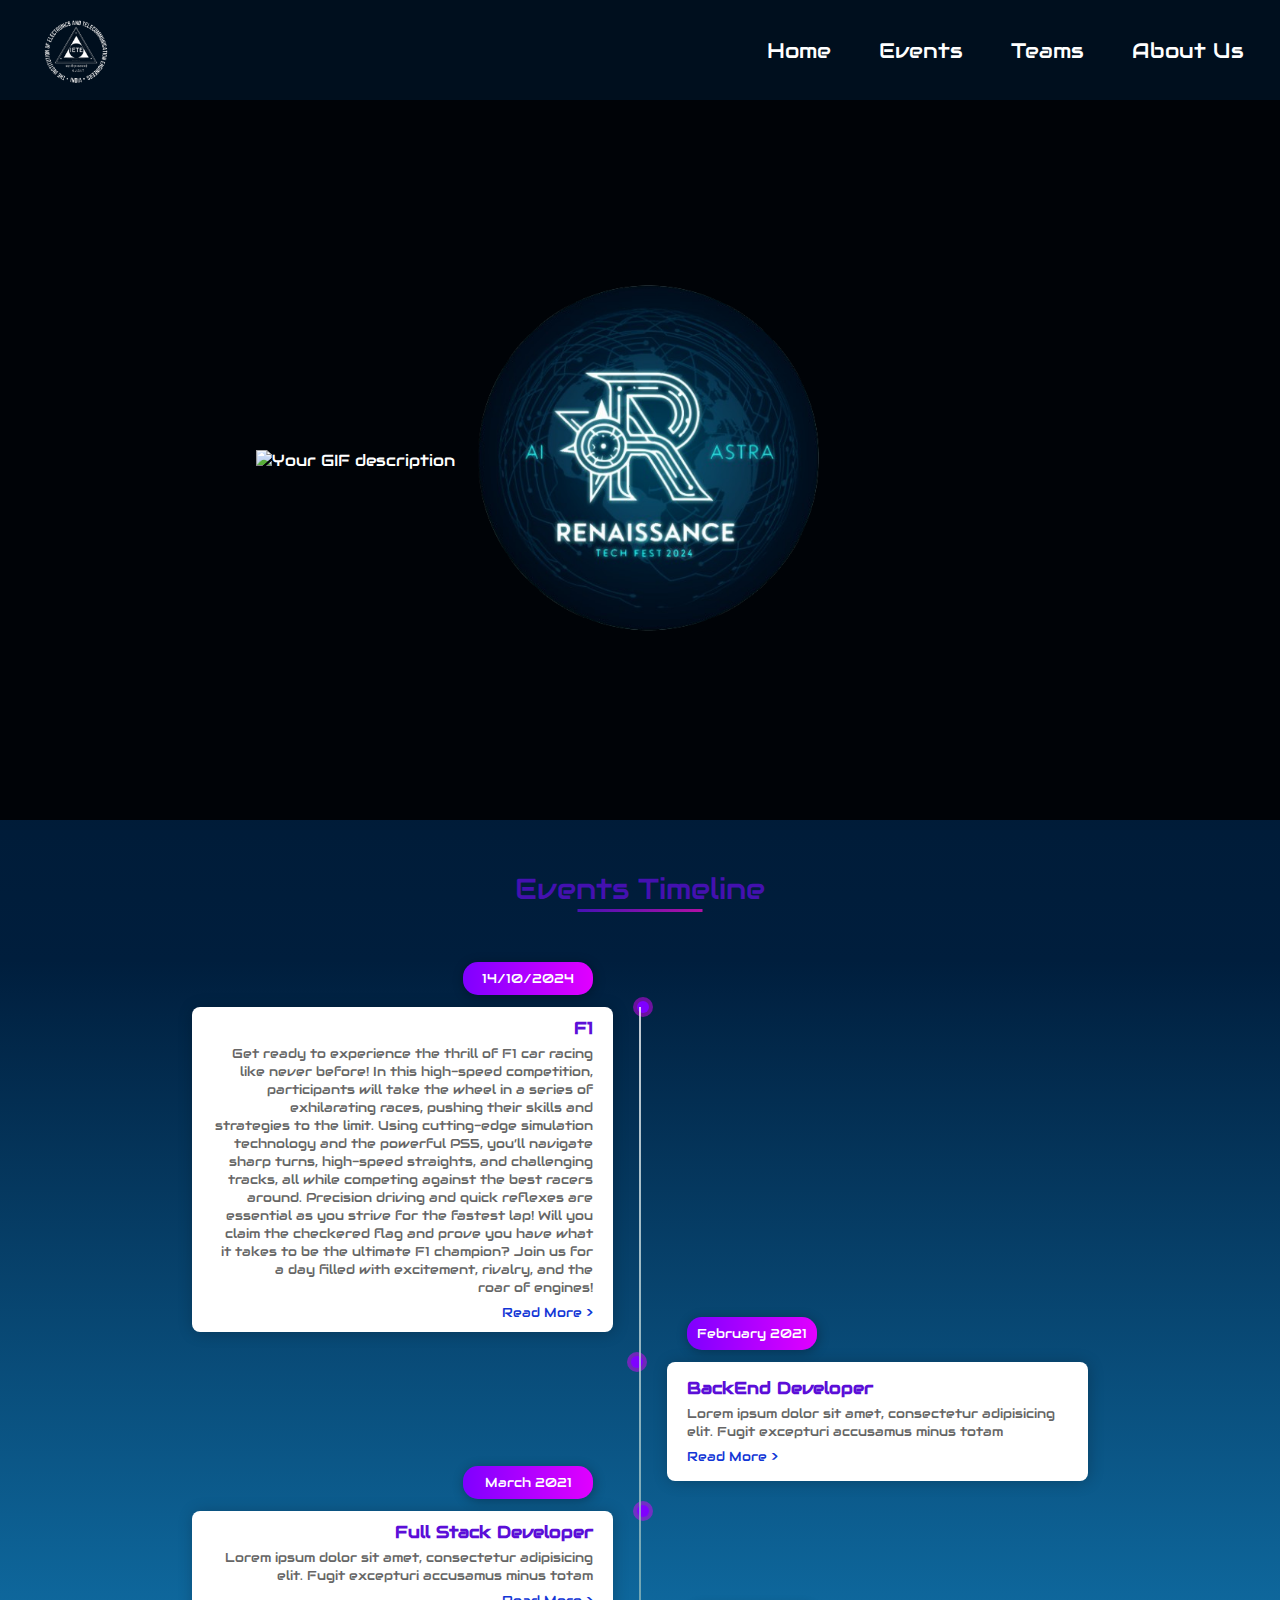
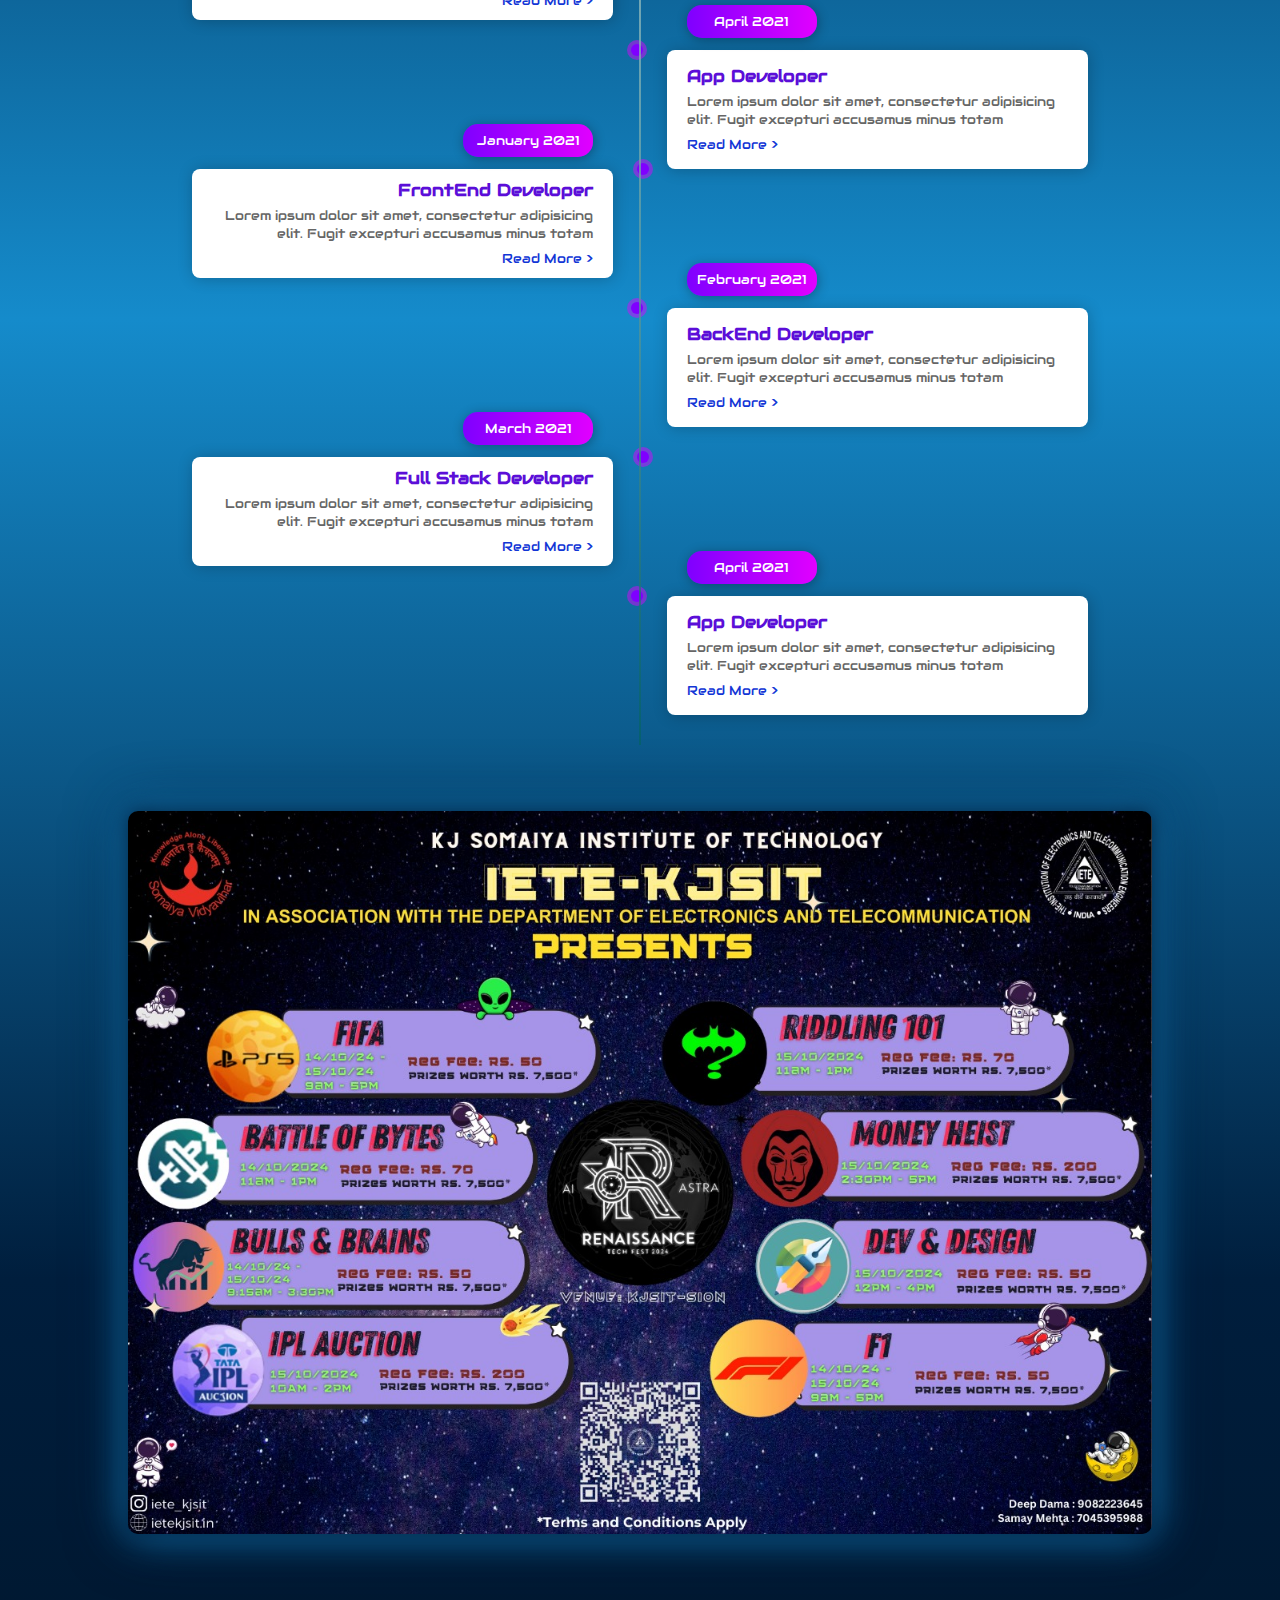
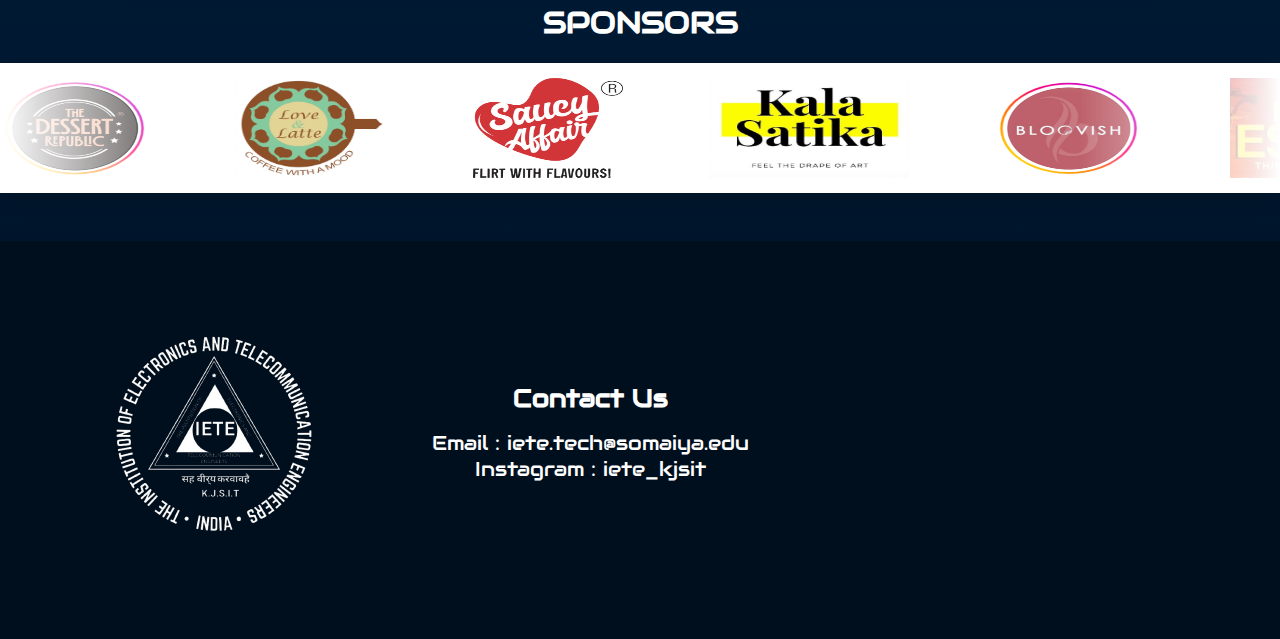
==== index.html @ 1904a3ac "Renaissance Update" ====
<!DOCTYPE html>
<html lang="en">

<head>
    <meta charset="UTF-8" />
    <meta name="viewport" content="width=device-width, initial-scale=1.0" />
    <title>IETE-KJSIT</title>
    <link rel="apple-touch-icon" sizes="180x180" href="./apple-touch-icon.png">
    <link rel="icon" type="image/png" sizes="32x32" href="./favicon-32x32.png">
    <link rel="icon" type="image/png" sizes="16x16" href="./favicon-16x16.png">
    <link rel="manifest" href="/site.webmanifest">

    <link rel="preconnect" href="https://fonts.googleapis.com" />
    <link rel="preconnect" href="https://fonts.gstatic.com" crossorigin />
    <link href="https://fonts.googleapis.com/css2?family=Audiowide&display=swap" rel="stylesheet" />
    <link href="https://cdn.jsdelivr.net/npm/bootstrap@5.3.2/dist/css/bootstrap.min.css" rel="stylesheet"
        integrity="sha384-8Vv5lJ+go6voGd+8Nzv0AIl48GpjKiqmPTGe2i5XzuH54pIq8U3X1U6dtbb4VYnp" crossorigin="anonymous" />
    <link rel="stylesheet" href="./iete-homepage/styles.css">
    <link rel="stylesheet" href="./iete-events1/navbar.css">
</head>

<body>
    <nav class="navbar">
        <div class="nav-container">
          <a href="./index.html" class="nav-logo"><img src="./iete-homepage/IETE-Logo.png" alt="logo"></a>
          <div class="hamburger" id="hamburger">
            <span class="line" id="line1"></span>
            <span class="line" id="line2"></span>
            <span class="line" id="line3"></span>
          </div>
          <ul class="nav-links" id="nav-links">
            <li><a href="./index.html">Home</a></li>
            <li><a href="./iete-events1/events.html">Events</a></li>
            <li><a href="./iete-teams/teams_2024-2025.html">Teams</a></li>
            <li><a href="./iete-about/about-us.html">About Us</a></li>
          </ul>
        </div>
    </nav>

    <div class="main">
        <div class="hero">
            <img class="ripplegui" src="./iete-homepage/ripplegui.gif" alt="Your GIF description">
        </div>
        <img class="gif-text" src="./iete-homepage/r1.png" alt="Text Overlay">
    </div>    

    <div id="event_timeline">
        <div class="timeline">
            <h3 class="head">Events Timeline</h3>
            <div class="container">
                <ul>
                    <li class="zoom">
                        <h3 class="heading">F1</h3>
                        <p>Get ready to experience the thrill of F1 car racing like never before! In this high-speed
                            competition, participants will take the wheel in a series of exhilarating races, pushing
                            their skills and strategies to the limit.
                            Using cutting-edge simulation technology and the powerful PS5, you’ll navigate sharp turns,
                            high-speed straights, and challenging tracks, all while competing against the best racers
                            around. Precision driving and quick reflexes are essential as you strive for the fastest
                            lap!

                            Will you claim the checkered flag and prove you have what it takes to be the ultimate F1
                            champion? Join us for a day filled with excitement, rivalry, and the roar of engines! </p>
                        <a href="#">Read More ></a>
                        <span class="date">14/10/2024</span>
                        <span class="circle"></span>
                    </li>
                    <li class="zoom">
                        <h3 class="heading">BackEnd Developer</h3>
                        <p>Lorem ipsum dolor sit amet, consectetur adipisicing elit. Fugit excepturi accusamus minus
                            totam </p>
                        <a href="#">Read More ></a>
                        <span class="date">February 2021</span>
                        <span class="circle"></span>
                    </li>
                    <li class="zoom">
                        <h3 class="heading">Full Stack Developer</h3>
                        <p>Lorem ipsum dolor sit amet, consectetur adipisicing elit. Fugit excepturi accusamus minus
                            totam </p>
                        <a href="#">Read More ></a>
                        <span class="date">March 2021</span>
                        <span class="circle"></span>
                    </li>
                    <li id="space" class="zoom">
                        <h3 class="heading">App Developer</h3>
                        <p>Lorem ipsum dolor sit amet, consectetur adipisicing elit. Fugit excepturi accusamus minus
                            totam </p>
                        <a href="#">Read More ></a>
                        <span class="date">April 2021</span>
                        <span class="circle"></span>
                    </li>
                    <li class="zoom">
                        <h3 class="heading">FrontEnd Developer</h3>
                        <p>Lorem ipsum dolor sit amet, consectetur adipisicing elit. Fugit excepturi accusamus minus
                            totam </p>
                        <a href="#">Read More ></a>
                        <span class="date">January 2021</span>
                        <span class="circle"></span>
                    </li>
                    <li class="zoom">
                        <h3 class="heading">BackEnd Developer</h3>
                        <p>Lorem ipsum dolor sit amet, consectetur adipisicing elit. Fugit excepturi accusamus minus
                            totam </p>
                        <a href="#">Read More ></a>
                        <span class="date">February 2021</span>
                        <span class="circle"></span>
                    </li>
                    <li class="zoom">
                        <h3 class="heading">Full Stack Developer</h3>
                        <p>Lorem ipsum dolor sit amet, consectetur adipisicing elit. Fugit excepturi accusamus minus
                            totam </p>
                        <a href="#">Read More ></a>
                        <span class="date">March 2021</span>
                        <span class="circle"></span>
                    </li>
                    <li class="zoom">
                        <h3 class="heading">App Developer</h3>
                        <p>Lorem ipsum dolor sit amet, consectetur adipisicing elit. Fugit excepturi accusamus minus
                            totam </p>
                        <a href="#">Read More ></a>
                        <span class="date">April 2021</span>
                        <span class="circle"></span>
                    </li>
                </ul>
            </div>
        </div>
    </div>

    <center><a href="https://linktr.ee/iete_renaissance_kjsit?utm_source=qr_code"><img class="flyer" loading="lazy" src="./iete-homepage/Flyer.jpg" alt="Flyer"></a></center>

    <h2 style="font-size: 30px;">
        <p>
            <center> SPONSORS <center>
        </p>
    </h2>
    
    <br>
    
    <div id="slider" class="slider">
        <div class="slide-track">
            <div class="slide"><img src="./iete-homepage/Dessert.png" height="100" width="150" alt="" /></div>
            <div class="slide"><img src="./iete-homepage/love and latte logo copy.jpg" height="100" width="150" alt="" /></div>
            <div class="slide"><img src="./iete-homepage/Saucy_Affair.png" height="100" width="150" alt="" /></div>
            <div class="slide bada"><img src="./iete-homepage/Kala.png" height="100" width="200" alt="" /></div>
            <div class="slide"><img src="./iete-homepage/bloovish.png" height="100" width="150" alt="" /></div>
            <div class="slide bada"><img src="./iete-homepage/No-escape.png" height="100" width="200" alt="" /></div>
            <div class="slide"><img src="./iete-homepage/Rage.png" height="100" width="150" alt="" /></div>
    
            <div class="slide"><img src="./iete-homepage/Dessert.png" height="100" width="150" alt="" /></div>
            <div class="slide"><img src="./iete-homepage/love and latte logo copy.jpg" height="100" width="150" alt="" /></div>
            <div class="slide"><img src="./iete-homepage/Saucy_Affair.png" height="100" width="150" alt="" /></div>
            <div class="slide bada"><img src="./iete-homepage/Kala.png" height="100" width="200" alt="" /></div>
            <div class="slide"><img src="./iete-homepage/bloovish.png" height="100" width="150" alt="" /></div>
            <div class="slide bada"><img src="./iete-homepage/No-escape.png" height="100" width="200" alt="" /></div>
            <div class="slide"><img src="./iete-homepage/Rage.png" height="100" width="150" alt="" /></div>
        </div>
    </div>    

    <div class="footer">
        <img height="200px" width="200px" class="footer-item" alt="" src="./iete-homepage/iete.png">
        <div class="contact-sec">
            <div class="contact-us">Contact Us</div>
            <div style="font-size: 20px; font-weight: 100;" class="email">Email : iete.tech@somaiya.edu</div>
            <div style="font-size: 20px; font-weight: 100;" class="phone">Instagram : <a
                    style="text-decoration: none; color: white; font-size: 20px;"
                    href="https://www.instagram.com/iete_kjsit/?igsh=dDczbWM5d2RyMWts">
                    iete_kjsit</a></div>
        </div>
        <div class="map">
            <iframe
                src="https://www.google.com/maps/embed?pb=!1m18!1m12!1m3!1d3771.401931723234!2d72.86850597520461!3d19.046057982152377!2m3!1f0!2f0!3f0!3m2!1i1024!2i768!4f13.1!3m3!1m2!1s0x3be7cf21727f6e19%3A0x473006136ad440dc!2sK.%20J.%20Somaiya%20Institute%20of%20Technology!5e0!3m2!1sen!2sin!4v1728640670544!5m2!1sen!2sin"
                width="600" height="450" style="border:0;" allowfullscreen="" loading="lazy"
                referrerpolicy="no-referrer-when-downgrade"></iframe>
        </div>
    </div>

    <script src="./iete-events1/navbar.js"></script>
</body>

</html>
---- iete-homepage/styles.css ----
* {
  margin: 0;
  padding: 0;
  box-sizing: border-box;

}

body {
  background: linear-gradient(0deg, #000f1e, #001e3d, #158bcb, #001e3d, #000f1e);
  background-size: cover;
  font-family: 'Audiowide', sans-serif;
  color: white;
  height: 100%;
  width: 100%;
}

.navbar {
  height: 100px !important;
}

::-webkit-scrollbar {
  background: transparent;
  width: 0.3rem;
  height: 0.3rem;
}

::-webkit-scrollbar-thumb {
  background-color: #3c3f58;
}

::-webkit-scrollbar-thumb:hover {
  background-color: rgba(0, 0, 0, 0.3);
}

.main {
  background: #000307;
  height: 80vh;
  width: 100%;
  display: flex;
  justify-content: center;
  align-items: center;
  position: relative;
}

.hero {
  height: 100%;
  width: 100%;
  display: flex;
  justify-content: center;
  align-items: center;
}

.main .hero img.ripplegui {
  width: 60vw;
  /* Scales for larger screens */
  max-width: 780px;
  /* Bigger size on large screens */
  height: auto;
  /* Maintain aspect ratio */
}

.gif-text {
  position: absolute;
  top: 50%;
  left: 50%;
  transform: translate(-50%, -50%);
  /* Center the text */
  width: 60%;
  /* Adjust width to be relative to ripplegui */
  height: auto;
  /* Maintain aspect ratio */
  max-width: 400px;
  /* Limit max size */
}

@media (max-width: 768px) {
  .main .hero img.ripplegui {
    width: 50vw;
    /* Adjust for smaller screens */
    max-width: 300px;
    /* Keep the GIF smaller for small screens */
  }

  .gif-text {
    width: 50%;
    /* Adjust text image for smaller screens */
    max-width: 150px;
    /* Prevent .gif-text from getting too large */
  }

  #space {
    margin-bottom: 24%;
  }
}

@media (max-width: 1300px) {
  .main .hero img.ripplegui {
    width: 60vw;
    /* Adjust for smaller screens */
    max-width: 780px;
    /* Keep the GIF smaller for small screens */
  }

  .gif-text {
    width: 30%;
    /* Adjust text image for smaller screens */
    max-width: 400px;
    /* Prevent .gif-text from getting too large */
  }
}

@media (max-width: 500px) {
  .main .hero img.ripplegui {
    width: 90vw;
    /* Adjust for smaller screens */
    max-width: 700px;
    /* Keep the GIF smaller for small screens */
  }

  .gif-text {
    width: 80%;
    /* Adjust text image for smaller screens */
    max-width: 150px;
    /* Prevent .gif-text from getting too large */
  }
}

/* Timeline Section */
.timeline {
  width: 100%;
  display: grid;
  place-items: center;
  padding: 50px 0;
}

.timeline .head {
  font-size: 29px;
  color: rgba(91, 14, 216, 0.767);
  position: relative;
  margin-bottom: 100px;
  font-weight: 500;
}

.timeline .head::after {
  content: " ";
  position: absolute;
  width: 50%;
  height: 3px;
  left: 50%;
  bottom: -5px;
  transform: translateX(-50%);
  background-image: linear-gradient(to right, rgba(91, 14, 216, 0.767), rgba(238, 12, 200, 0.747));
}

/* Timeline Items */
.container {
  width: 70%;
  margin: auto;
  position: relative;
}

.container ul {
  list-style: none;
}

.container ul::after {
  content: " ";
  position: absolute;
  width: 2px;
  height: 100%;
  left: 50%;
  top: 0;
  transform: translateX(-50%);
  background-image: linear-gradient(to bottom, rgba(255, 255, 255, 0.767), rgba(3, 97, 100, 0.747));
}

.container ul li {
  width: 47%;
  padding: 15px 20px;
  background-color: #fff;
  border-radius: 8px;
  box-shadow: 1px 1px 15px rgba(0, 0, 0, 0.218);
  position: relative;
  margin-bottom: 30px;
}

.container ul li:nth-child(4) {
  margin-bottom: 0;
}

.container ul li .circle {
  position: absolute;
  width: 20px;
  height: 20px;
  border-radius: 50%;
  background-color: #e100ff7a;
  top: 0;
  display: grid;
  place-items: center;
}

.circle::after {
  content: ' ';
  width: 12px;
  height: 12px;
  background-color: #7f00ff;
  border-radius: 50%;
}

ul li:nth-child(odd) .circle {
  right: -30px;
  transform: translate(50%, -50%);
}

ul li:nth-child(even) .circle {
  left: -30px;
  transform: translate(-50%, -50%);
}

ul li .date {
  position: absolute;
  width: 130px;
  height: 33px;
  background-image: linear-gradient(to right, #7f00ff, #e100ff);
  border-radius: 15px;
  top: -45px;
  display: grid;
  place-items: center;
  color: #fff;
  font-size: 13px;
  box-shadow: 1px 2px 12px rgba(0, 0, 0, 0.318);
}

.container ul li:nth-child(odd) {
  float: left;
  clear: right;
  text-align: right;
  padding: 10px 20px;
  cursor: pointer;
}

ul li:nth-child(odd) .date {
  right: 20px;
}

.container ul li:nth-child(even) {
  float: right;
  clear: left;
}

ul li .heading {
  font-size: 17px;
  color: rgb(91, 14, 216);
  cursor: pointer;
}

ul li p {
  font-size: 13px;
  color: #666;
  line-height: 18px;
  margin: 6px 0 4px;
  cursor: pointer;
}

ul li a {
  font-size: 13px;
  text-decoration: none;
  color: rgb(18, 54, 214);
  transition: all 0.3s ease;
}

.zoom {
  transition: transform .2s;
  /* Animation */
}

.zoom:hover {
  transform: scale(1.1);
}

.zoom:hover .circle {
  display: none;
}

/* Responsive Timeline Styles */
@media only screen and (max-width: 798px) {
  .container {
    width: 70%;
    transform: translateX(20px);
  }

  .container ul::after {
    left: -40px;
  }

  .container ul li {
    width: 100%;
    float: none;
    margin-bottom: 80px;
    cursor: pointer;
  }

  .container ul li .circle {
    left: -40px;
    transform: translate(-50%, -50%);
  }

  .container ul li .circle {
    left: -40px;
    transform: translate(-50%, -50%);
    transition: transform 0.3s ease, width 0.3s ease, height 0.3s ease;
  }

  .container ul li:hover .container ul li {
    transform: translate(-50%, -50%) scale(1.2);

  }

  .container ul li .date {
    left: 20px;
  }

  .container ul li:nth-child(odd) {
    transform: translateX(0px);
    text-align: left;
  }

  .container ul li:nth-child(even) {
    transform: translateX(0px);
  }

  .ripplegui {
    height: 200px;
    width: 200px;
  }
}


@media only screen and (max-width: 550px) {
  .container {
    width: 80%;
  }

  .container ul::after {
    left: -20px;
  }

  .container ul li .circle {
    left: -20px;
  }
}

/* Applying CSS to sphere */
.tagcloud {
  display: inline-block;
  top: 100px;
  left: 32%;
  font-weight: bold;
  letter-spacing: 1px;
  font-family: 'Bebas Neue', cursive;
  font-size: 20px;
}

.tagcloud--item img {
  width: 50px;
  height: 50px;
  border-radius: 50%;
  transition: transform 0.3s ease;
}

.tagcloud--item img:hover {
  transform: scale(1.3);
}

.gif-container {
  position: relative;
  width: 100%;
  height: 400px;
  overflow: hidden;
}

.gif-container img {
  width: 90%;
  height: auto;
}

.event_timeline {
  position: relative;
  top: -40px;
}

/* sponsors */
@keyframes scroll {
  0% {
    transform: translateX(0);
  }

  100% {
    transform: translateX(calc(-250px * 7));
  }
}

.slider {
  background: white;
  box-shadow: 0 10px 20px -5px rgba(0, 0, 0, 0.125);
  height: 130px;
  margin: auto;
  overflow: hidden;
  position: relative;
  width: 100%;
  display: flex;
  align-items: center;
}

.slider::before,
.slider::after {
  background: linear-gradient(to right, rgba(255, 255, 255, 1) 0%, rgba(255, 255, 255, 0) 100%);
  content: "";
  height: 130px;
  position: absolute;
  width: 200px;
  z-index: 2;
}

.slider::after {
  right: 0;
  top: 0;
  transform: rotateZ(180deg);
}

.slider::before {
  left: 0;
  top: 0;

}

.slide-track {
  animation: scroll 40s linear infinite;
  display: flex;
  width: calc(250px * 14);
}

.slide {
  height: 100px;
  width: 250px;
}

.bada {
  width: 300px;
}

.flyer {
  height: 80%;
  width: 80%;
  margin: 1rem 0 4rem 0;
  border-radius: 10px;
  box-shadow: 0 0 20px #001e3d, 0 0 40px #158bcb, 0 0 60px #001e3d;
  transition: box-shadow 0.3s ease;
}

@media (max-width: 500px) {
  .slider::before,
  .slider::after {
    width: 100px;
    z-index: 2;
  }
}

/* footer */
.footer-item {
  border-radius: 50%;
  width: 480px;
  height: 480px;
  object-fit: cover;
}

.quick-links {
  position: absolute;
  top: 85px;
  left: 448px;
  font-weight: 600;
  display: inline-block;
  width: 198px;
  height: 32px;
}

.contact-us {
  font-weight: 600;
  display: inline-block;
  width: 198px;
  height: 32px;
  margin-bottom: 1rem;
}

.follow-us {
  position: absolute;
  top: 85px;
  left: 970px;
  font-weight: 600;
  display: inline-block;
  width: 198px;
  height: 32px;
}

.home {
  position: relative;
  font-weight: 600;
}

.home-parent {
  position: absolute;
  top: 168px;
  left: 455px;
  width: 92px;
  display: flex;
  flex-direction: column;
  align-items: flex-start;
  justify-content: center;
  gap: 14px;
  font-size: 20px;
}

.email {
  font-size: 20px;
  font-weight: 600;
}

.phone {
  font-size: 20px;
  font-weight: 600;
}

.ig-logo-icon {
  position: absolute;
  height: 7.45%;
  width: 2.45%;
  top: 38.15%;
  right: 24.31%;
  bottom: 54.4%;
  left: 73.24%;
  max-width: 100%;
  overflow: hidden;
  max-height: 100%;
}

.fb-logo-icon {
  position: absolute;
  height: 6.52%;
  width: 2.14%;
  top: 50.13%;
  right: 24.47%;
  bottom: 43.35%;
  left: 73.39%;
  max-width: 100%;
  overflow: hidden;
  max-height: 100%;
}

.footer {
  width: 100%;
  position: relative;
  bottom: 0;
  height: 100%;
  text-align: center;
  font-size: 25px;
  color: #fff;
  font-weight: 100;
  display: flex;
  align-items: center;
  justify-content: space-evenly;
  gap: 20px;
  background: #000f1e;
  margin-top: 3rem;
  padding: 1rem 1rem 2rem 1rem;
}

.footer img {
  height: 250px;
  width: 250px;
  left: 200px;
  top: 80px;
}

iframe {
  height: 350px;
  width: 350px;
  border-radius: 20px;
}

.map {
  display: flex;
  justify-content: center;
  align-items: center;
}

@media (max-width: 900px) {
  .footer {
    flex-direction: column;
    text-align: center;
  }

  .footer img {
    height: 150px;
    width: 150px;
  }

  .contact-sec {
    margin: 1rem 0;
  }

  iframe {
    height: 250px;
    width: 250px;
  }

  .email,
  .phone {
    font-size: 16px;
  }

  .contact-us {
    font-size: 20px;
  }

}

@media (max-width: 480px) {
  .footer img {
    height: 120px;
    width: 120px;
  }

  .contact-us {
    font-size: 18px;
  }

  .email,
  .phone {
    font-size: 14px;
  }

  iframe {
    height: 200px;
    width: 200px;
  }
}
---- iete-events1/navbar.css ----
.navbar {
  height: 5rem;
  position: sticky;
  top: 0;
  background-color: #000f1e;
  padding: 0.625rem 1.25rem;
  z-index: 1000;
}

.navbar .nav-container {
  height: 5rem;
  display: flex;
  justify-content: space-between;
  align-items: center;
}

.navbar .nav-logo img {
  height: 5rem;
  width: 5rem;
  margin-top: 6px;
  margin-left: 1rem;
  cursor: pointer;
}

.navbar .nav-links {
  list-style: none;
  display: flex;
  gap: 2rem;
}

.navbar .nav-links li {
  position: relative;
}

.navbar .nav-links li a {
  color: white;
  text-decoration: none;
  font-size: 1.3rem;
  margin-right: 1rem;
  position: relative;
  display: inline-block;
}

.navbar .nav-links li a:hover {
  color: #158bcb;
  transform: scale(1.1);
}

.nav-links a::after {
  content: '';
  position: absolute;
  left: 20%;
  bottom: -5px;
  width: 0;
  height: 2px;
  background-color: #158bcb;
  transition: width 1s ease;
}

.nav-links a:hover::after {
  width: 60%;
}

.hamburger {
  display: none;
  font-size: 2rem;
  cursor: pointer;
  color: #fff;
}

.line {
  display: block;
  width: 30px;
  height: 3px;
  background-color: white;
  margin: 5px auto;
  transition: all 0.3s ease;
}

@media (max-width: 800px) {
  .nav-links {
      display: none !important;
      flex-direction: column;
      position: absolute;
      top: 5rem;
      right: 0;
      background-color: #000f1e;
      width: 100%;
      padding: 0.5rem 0 2rem 0;
      text-align: center;
      gap: 1.5rem;
  }

  .hamburger {
      display: block;
  }

  .nav-links.active {
      display: flex !important;
  }

  .nav-links li a {
      font-size: 1.5rem;
  }

  .nav-links.active + .hamburger #line1 {
      transform: rotate(45deg) translate(7px, 7px) !important;
  }

  .nav-links.active + .hamburger #line2 {
      opacity: 0 !important;
  }

  .nav-links.active + .hamburger #line3 {
      transform: rotate(-45deg) translate(7px, -7px) !important;
  }
}
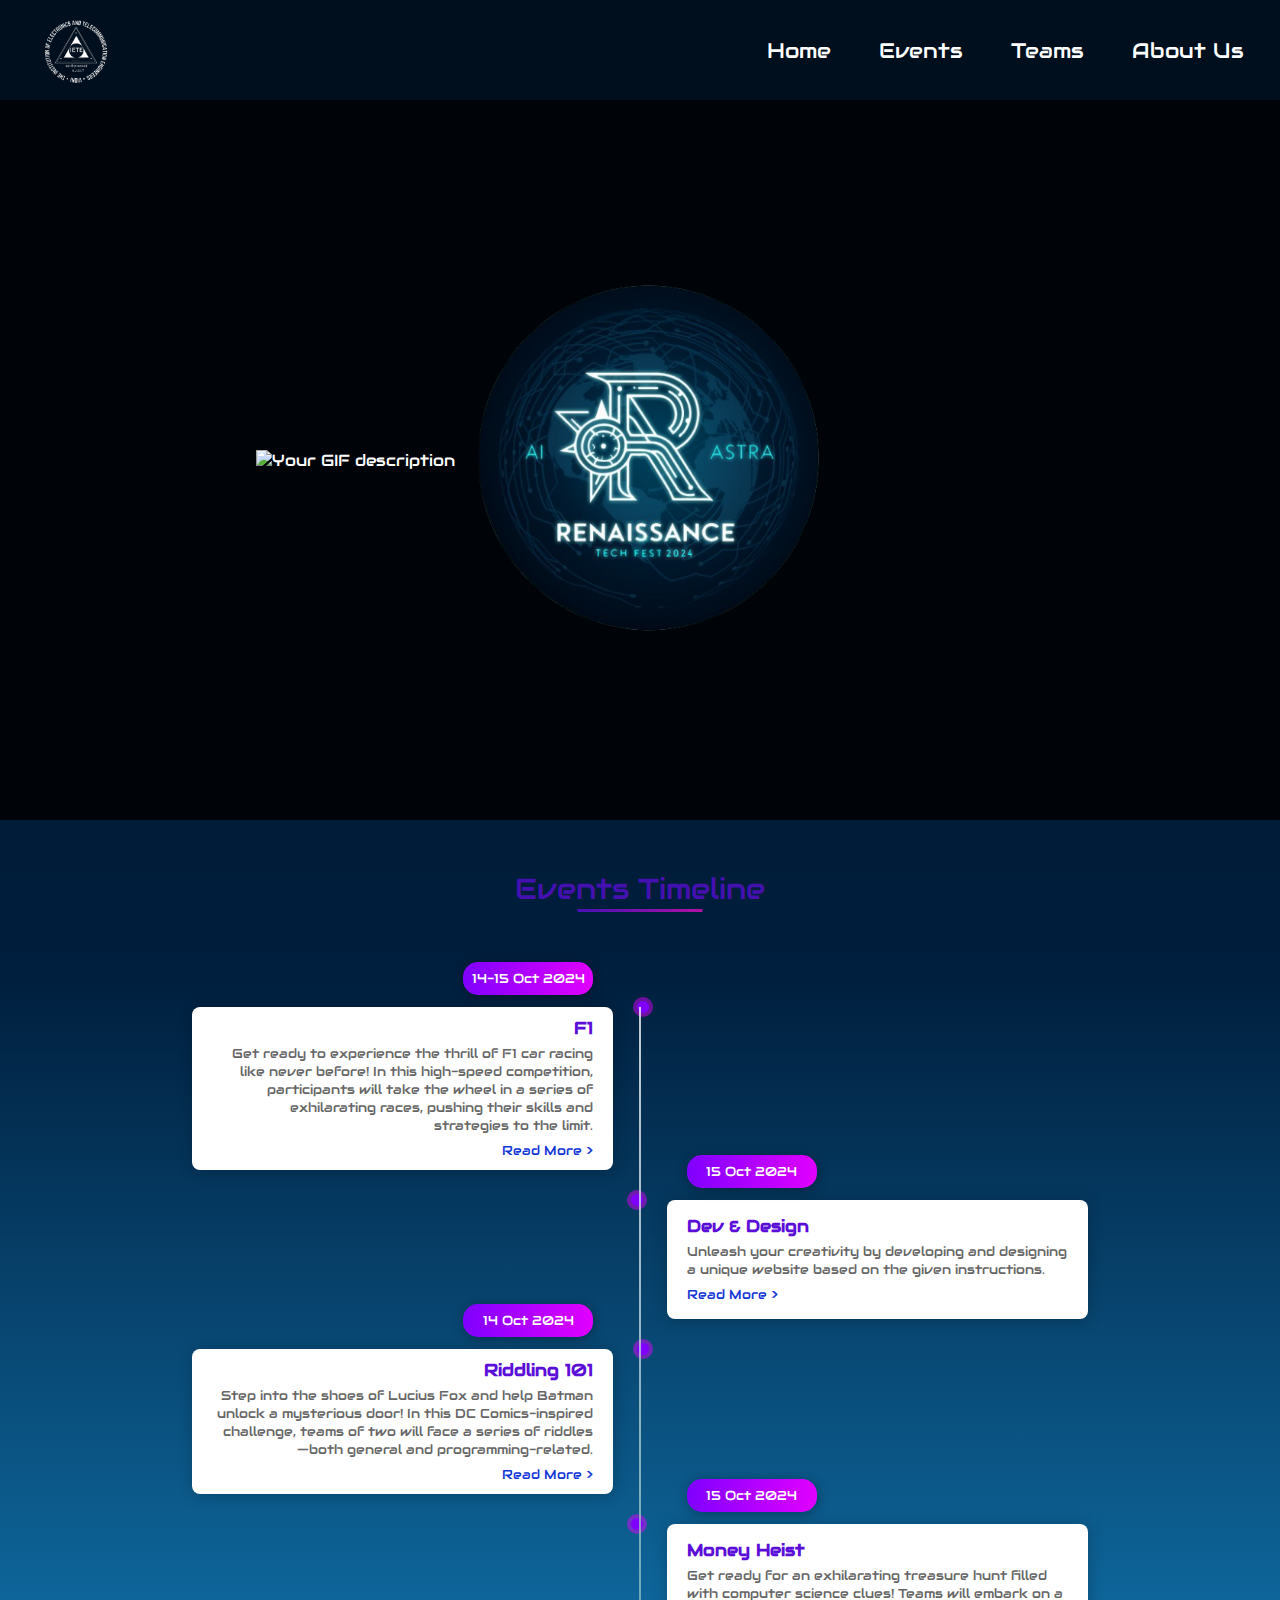
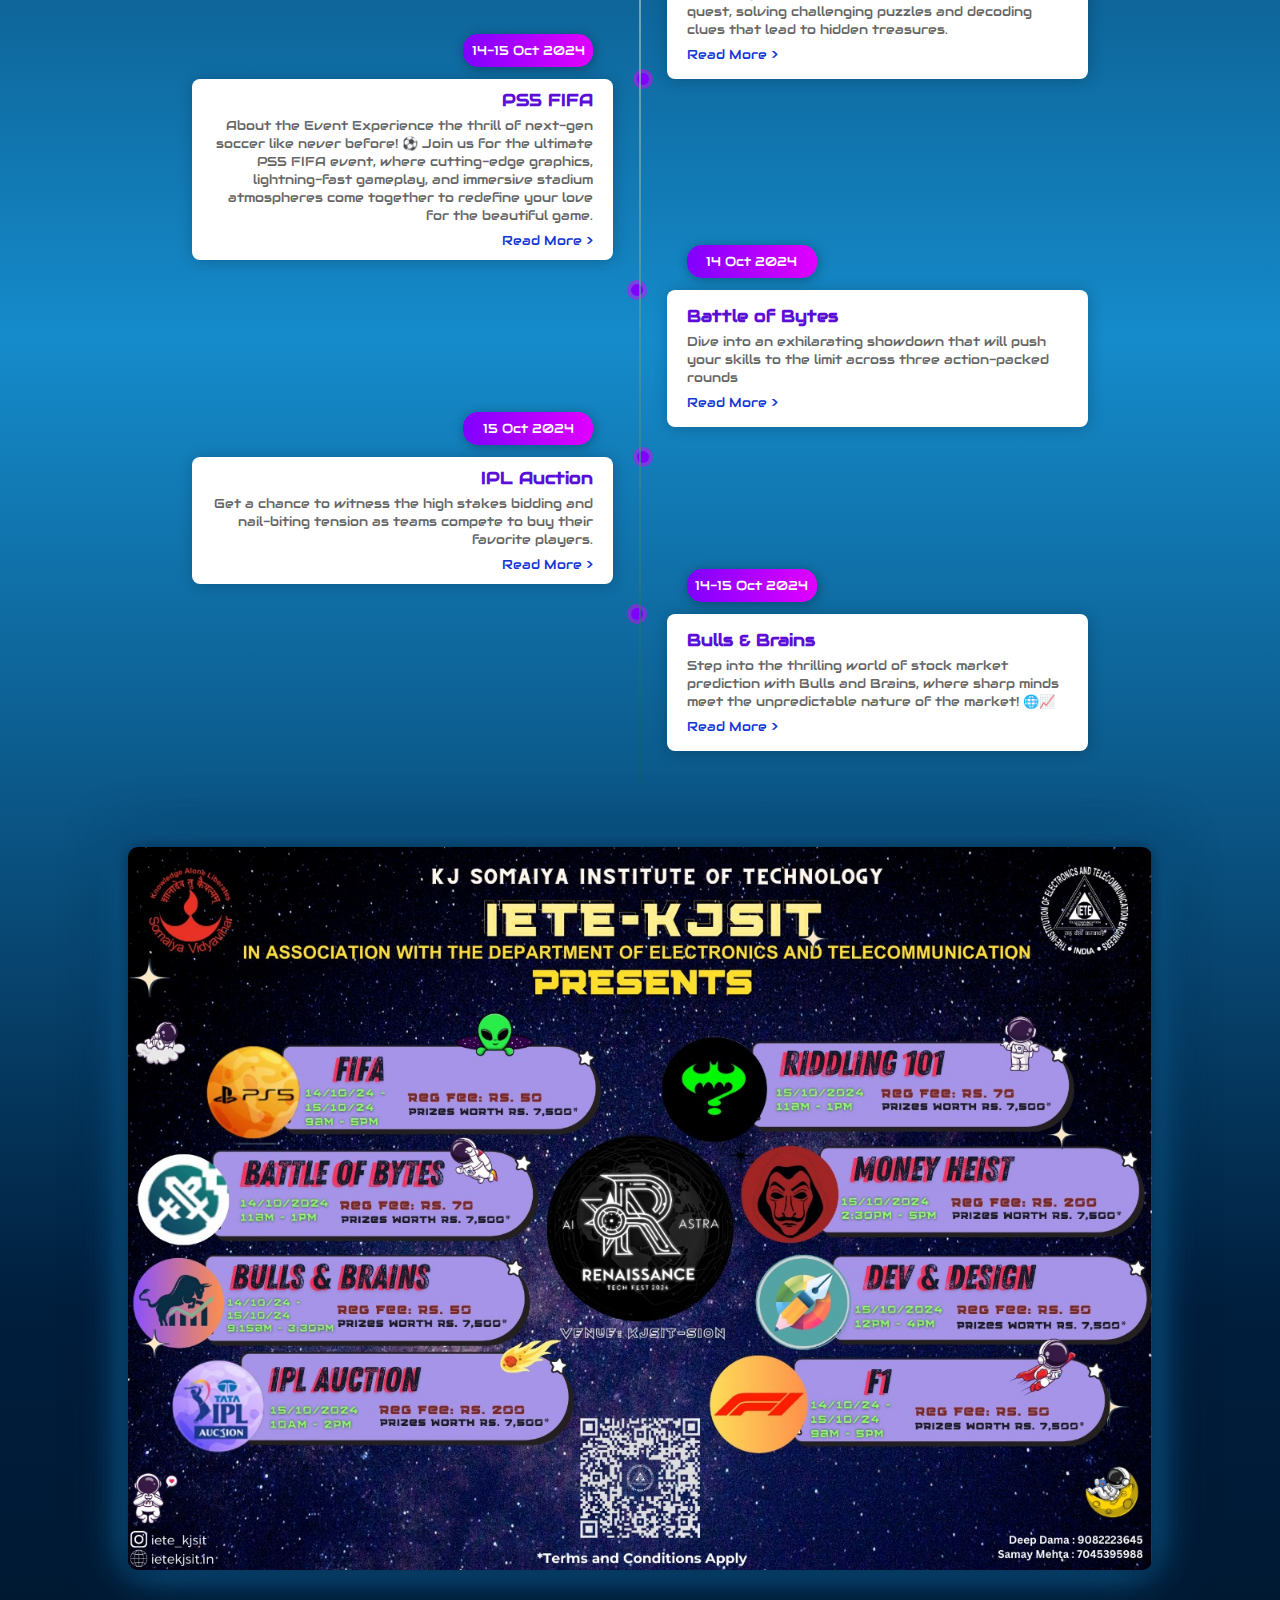
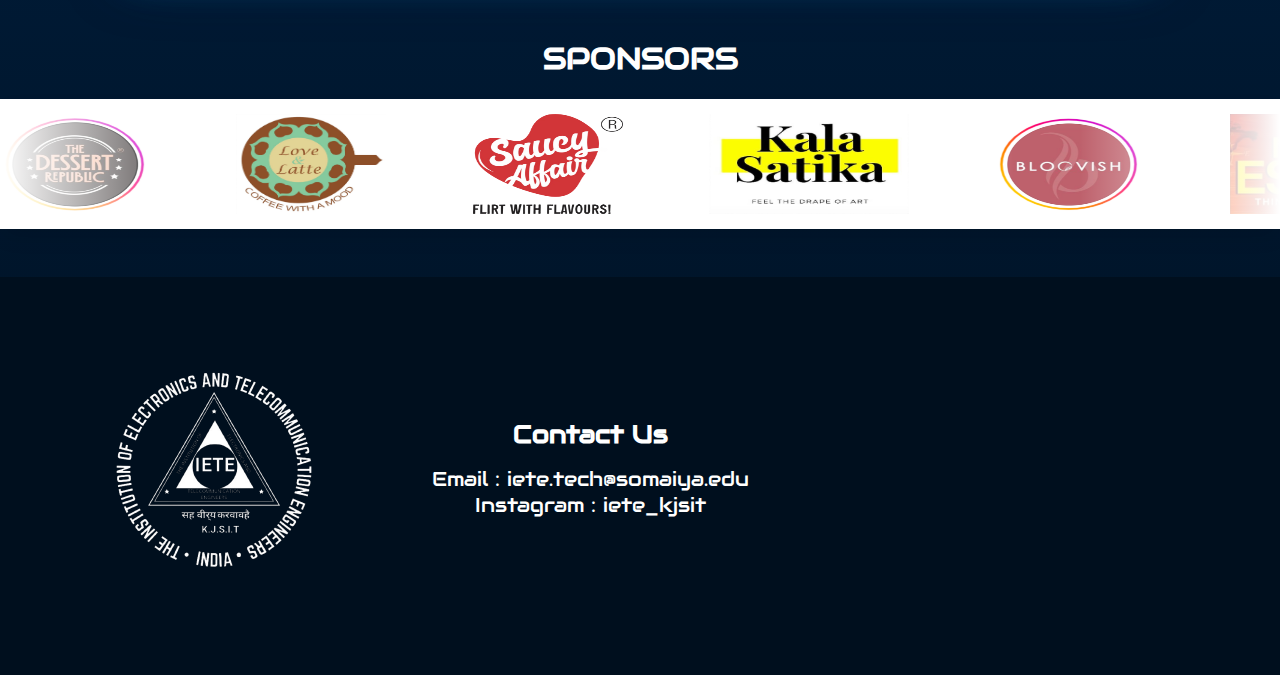
==== commit 5a931f1d: "Renaissance update 24-25" ====
--- a/index.html
+++ b/index.html
@@ -51,74 +51,58 @@
                 <ul>
                     <li class="zoom">
                         <h3 class="heading">F1</h3>
-                        <p>Get ready to experience the thrill of F1 car racing like never before! In this high-speed
-                            competition, participants will take the wheel in a series of exhilarating races, pushing
-                            their skills and strategies to the limit.
-                            Using cutting-edge simulation technology and the powerful PS5, you’ll navigate sharp turns,
-                            high-speed straights, and challenging tracks, all while competing against the best racers
-                            around. Precision driving and quick reflexes are essential as you strive for the fastest
-                            lap!
-
-                            Will you claim the checkered flag and prove you have what it takes to be the ultimate F1
-                            champion? Join us for a day filled with excitement, rivalry, and the roar of engines! </p>
-                        <a href="#">Read More ></a>
-                        <span class="date">14/10/2024</span>
+                        <p>Get ready to experience the thrill of F1 car racing like never before! In this high-speed competition, participants will take the wheel in a series of exhilarating races, pushing their skills and strategies to the limit.</p>
+                        <a href="./iete-events1/events.html">Read More ></a>
+                        <span class="date">14-15 Oct 2024</span>
                         <span class="circle"></span>
                     </li>
                     <li class="zoom">
-                        <h3 class="heading">BackEnd Developer</h3>
-                        <p>Lorem ipsum dolor sit amet, consectetur adipisicing elit. Fugit excepturi accusamus minus
-                            totam </p>
-                        <a href="#">Read More ></a>
-                        <span class="date">February 2021</span>
+                        <h3 class="heading">Dev & Design</h3>
+                        <p>Unleash your creativity by developing and designing a unique website based on the given instructions.</p>
+                        <a href="./iete-events1/events.html">Read More ></a>
+                        <span class="date">15 Oct 2024</span>
                         <span class="circle"></span>
                     </li>
                     <li class="zoom">
-                        <h3 class="heading">Full Stack Developer</h3>
-                        <p>Lorem ipsum dolor sit amet, consectetur adipisicing elit. Fugit excepturi accusamus minus
-                            totam </p>
-                        <a href="#">Read More ></a>
-                        <span class="date">March 2021</span>
+                        <h3 class="heading">Riddling 101</h3>
+                        <p>Step into the shoes of Lucius Fox and help Batman unlock a mysterious door! In this DC Comics-inspired challenge, teams of two will face a series of riddles—both general and programming-related.</p>
+                        <a href="./iete-events1/events.html">Read More ></a>
+                        <span class="date">14 Oct 2024</span>
                         <span class="circle"></span>
                     </li>
                     <li id="space" class="zoom">
-                        <h3 class="heading">App Developer</h3>
-                        <p>Lorem ipsum dolor sit amet, consectetur adipisicing elit. Fugit excepturi accusamus minus
-                            totam </p>
-                        <a href="#">Read More ></a>
-                        <span class="date">April 2021</span>
+                        <h3 class="heading">Money Heist</h3>
+                        <p>Get ready for an exhilarating treasure hunt filled with computer science clues! Teams will embark on a quest, solving challenging puzzles and decoding clues that lead to hidden treasures.</p>
+                        <a href="./iete-events1/events.html">Read More ></a>
+                        <span class="date">15 Oct 2024</span>
                         <span class="circle"></span>
                     </li>
                     <li class="zoom">
-                        <h3 class="heading">FrontEnd Developer</h3>
-                        <p>Lorem ipsum dolor sit amet, consectetur adipisicing elit. Fugit excepturi accusamus minus
-                            totam </p>
-                        <a href="#">Read More ></a>
-                        <span class="date">January 2021</span>
+                        <h3 class="heading">PS5 FIFA</h3>
+                        <p>About the Event Experience the thrill of next-gen soccer like never before! ⚽ Join us for the ultimate PS5 FIFA event, where cutting-edge graphics, lightning-fast gameplay, and immersive stadium atmospheres come together to redefine your love for the beautiful game.</p>
+                        <a href="./iete-events1/events.html">Read More ></a>
+                        <span class="date">14-15 Oct 2024</span>
                         <span class="circle"></span>
                     </li>
                     <li class="zoom">
-                        <h3 class="heading">BackEnd Developer</h3>
-                        <p>Lorem ipsum dolor sit amet, consectetur adipisicing elit. Fugit excepturi accusamus minus
-                            totam </p>
-                        <a href="#">Read More ></a>
-                        <span class="date">February 2021</span>
+                        <h3 class="heading">Battle of Bytes</h3>
+                        <p>Dive into an exhilarating showdown that will push your skills to the limit across three action-packed rounds</p>
+                        <a href="./iete-events1/events.html">Read More ></a>
+                        <span class="date">14 Oct 2024</span>
                         <span class="circle"></span>
                     </li>
                     <li class="zoom">
-                        <h3 class="heading">Full Stack Developer</h3>
-                        <p>Lorem ipsum dolor sit amet, consectetur adipisicing elit. Fugit excepturi accusamus minus
-                            totam </p>
-                        <a href="#">Read More ></a>
-                        <span class="date">March 2021</span>
+                        <h3 class="heading">IPL Auction</h3>
+                        <p>Get a chance to witness the high stakes bidding and nail-biting tension as teams compete to buy their favorite players.</p>
+                        <a href="./iete-events1/events.html">Read More ></a>
+                        <span class="date">15 Oct 2024</span>
                         <span class="circle"></span>
                     </li>
                     <li class="zoom">
-                        <h3 class="heading">App Developer</h3>
-                        <p>Lorem ipsum dolor sit amet, consectetur adipisicing elit. Fugit excepturi accusamus minus
-                            totam </p>
-                        <a href="#">Read More ></a>
-                        <span class="date">April 2021</span>
+                        <h3 class="heading">Bulls & Brains</h3>
+                        <p>Step into the thrilling world of stock market prediction with Bulls and Brains, where sharp minds meet the unpredictable nature of the market! 🌐📈</p>
+                        <a href="./iete-events1/events.html">Read More ></a>
+                        <span class="date">14-15 Oct 2024</span>
                         <span class="circle"></span>
                     </li>
                 </ul>
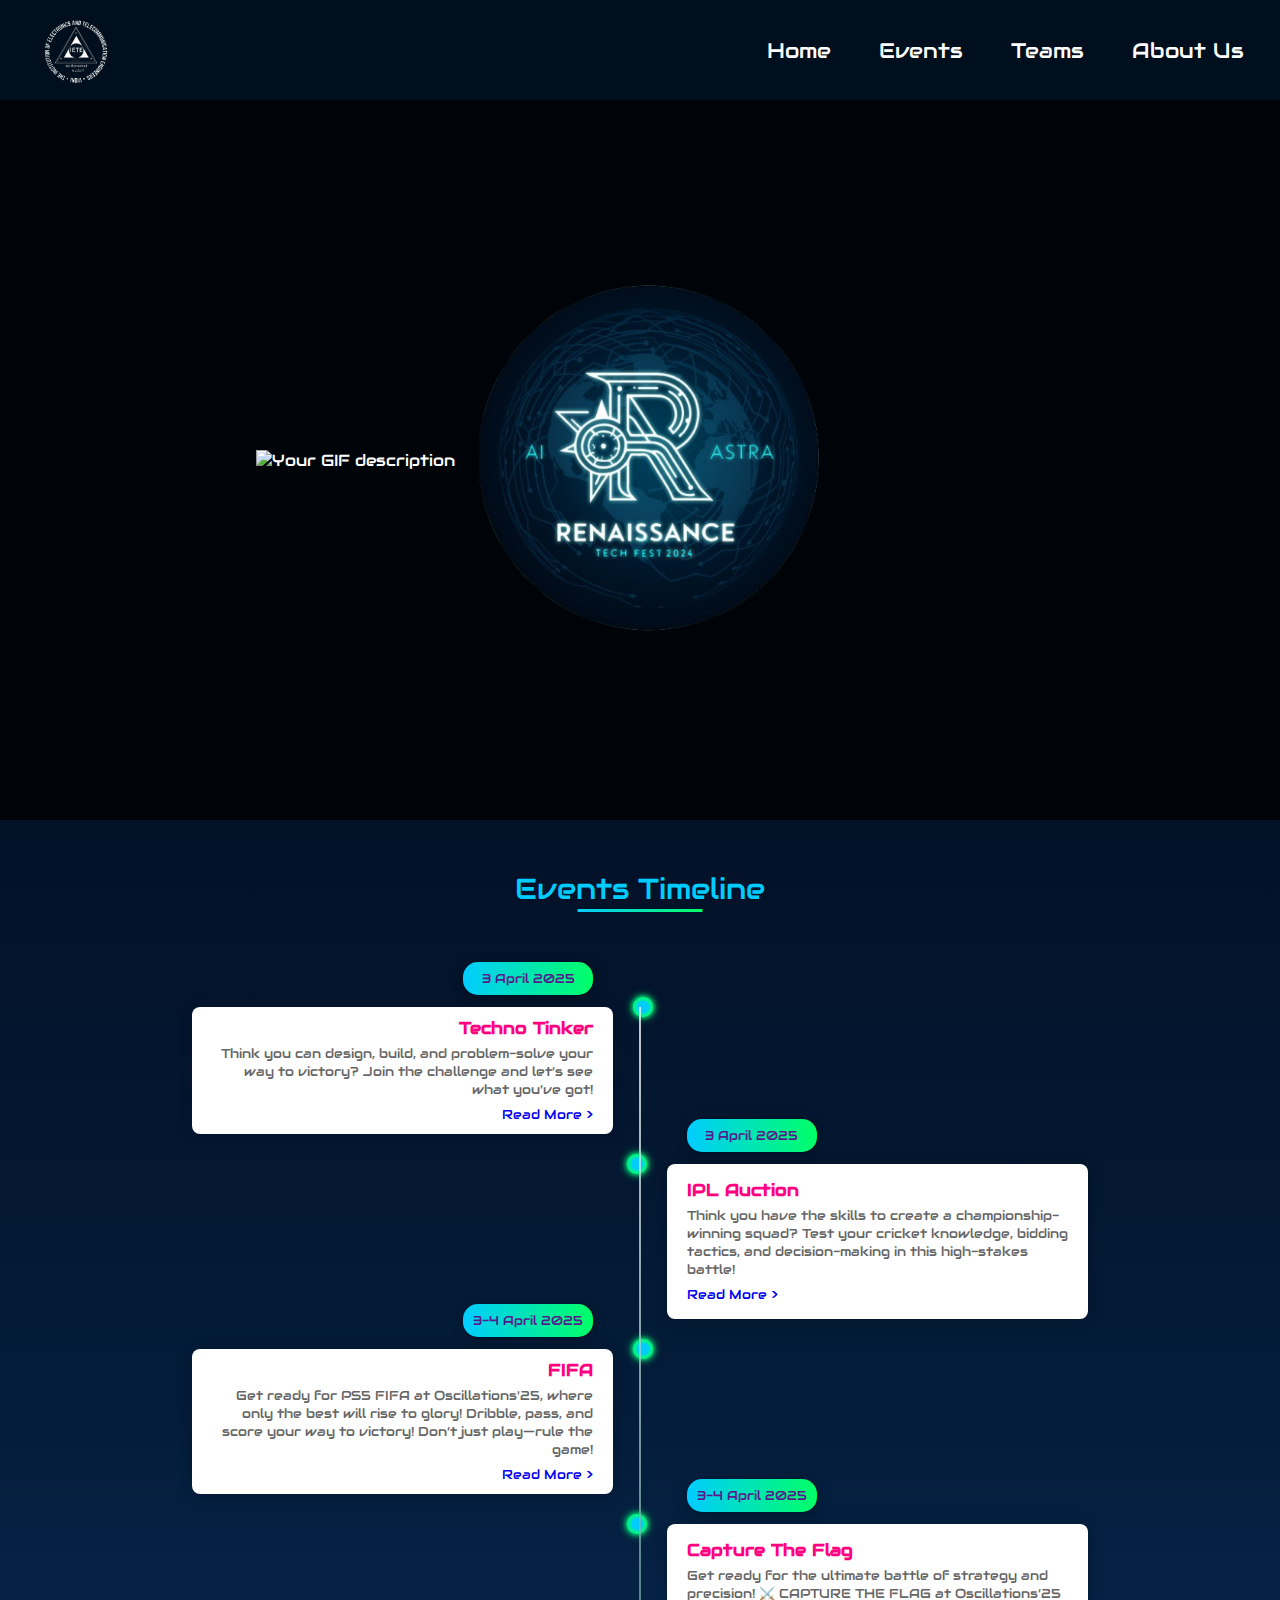
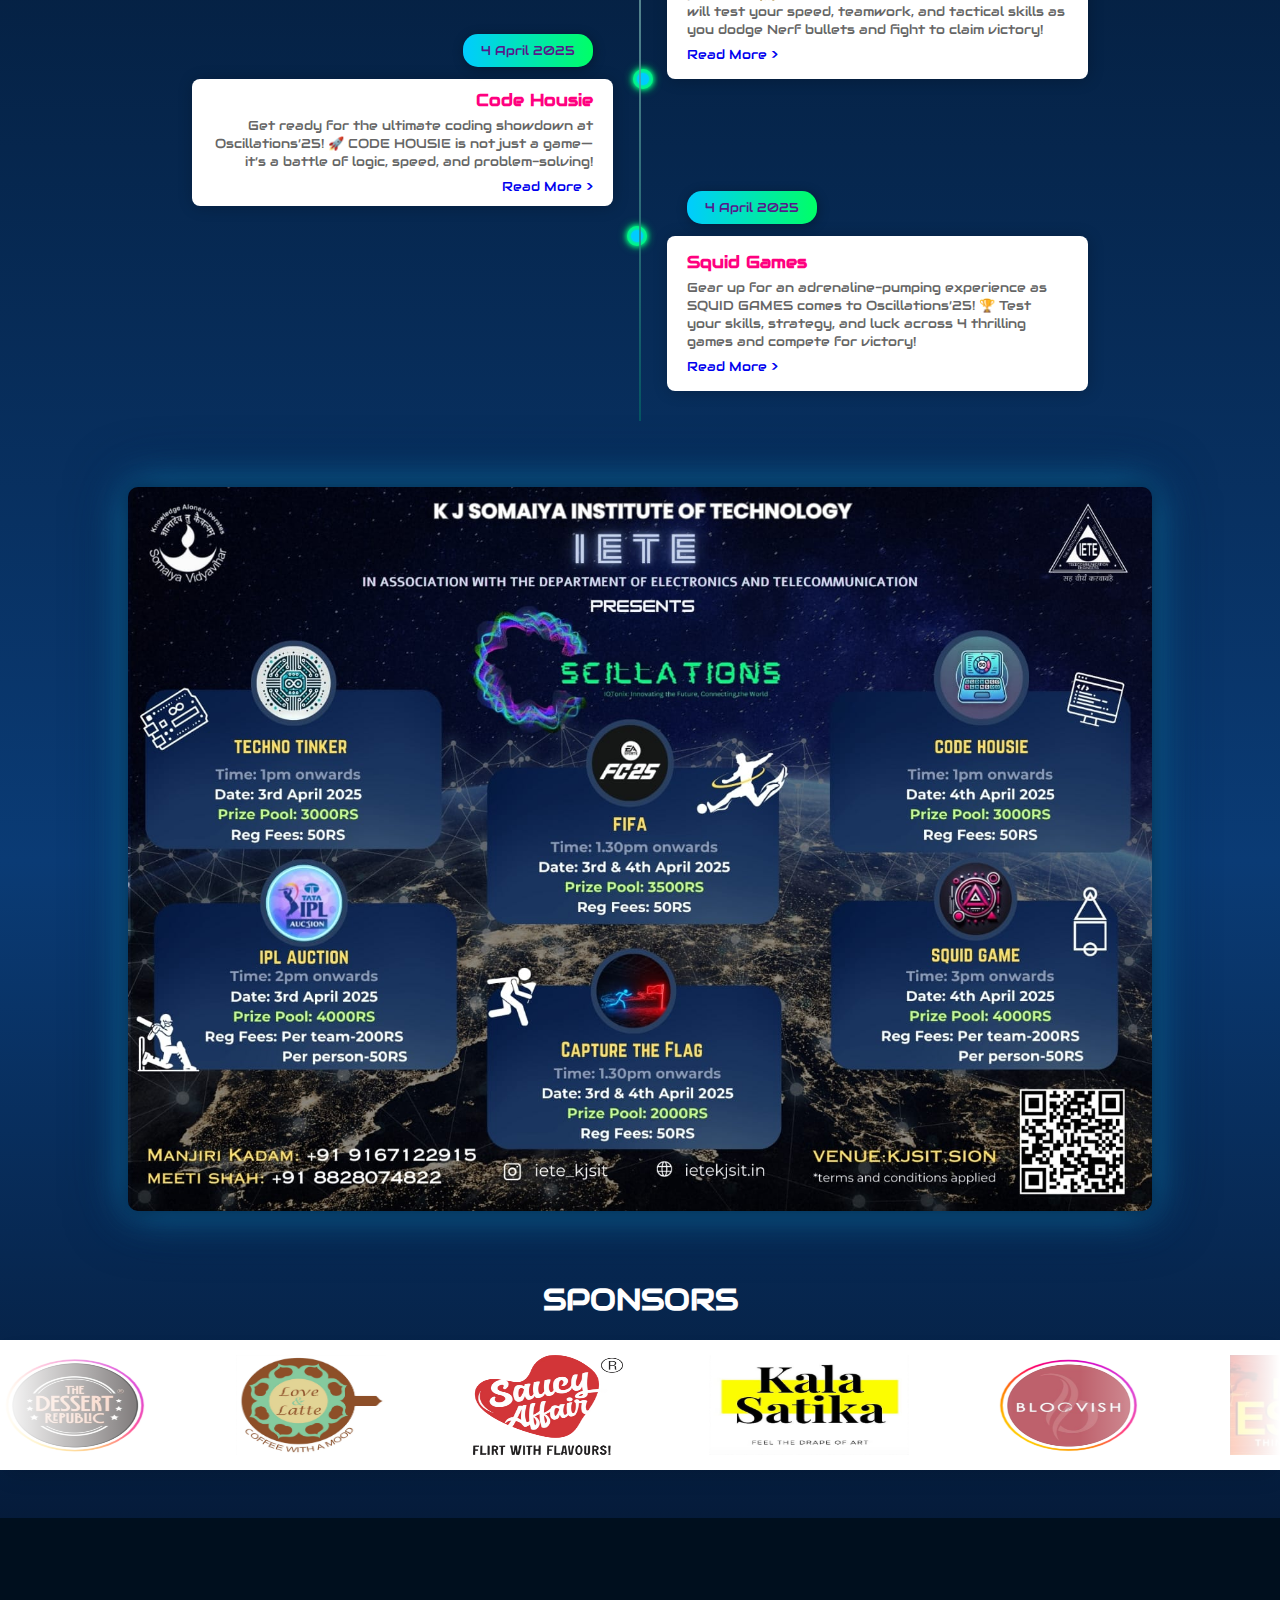
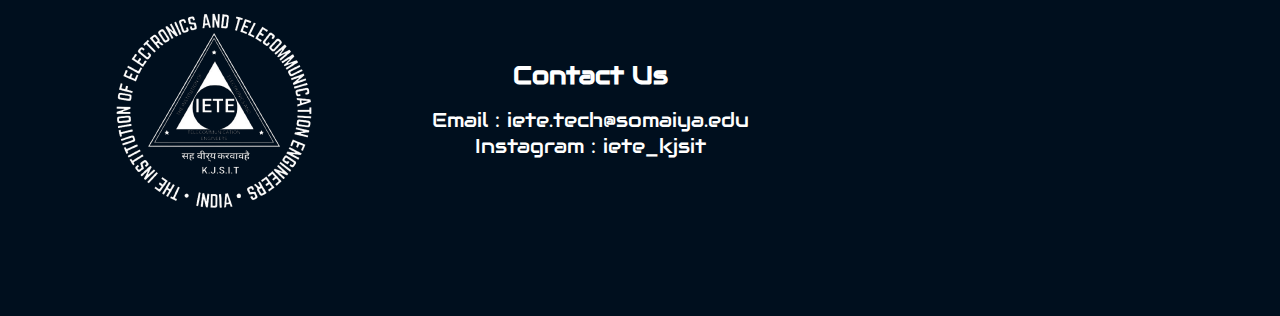
==== commit de8d6cce: "made changes" ====
--- a/index.html
+++ b/index.html
@@ -50,61 +50,48 @@
             <div class="container">
                 <ul>
                     <li class="zoom">
-                        <h3 class="heading">F1</h3>
-                        <p>Get ready to experience the thrill of F1 car racing like never before! In this high-speed competition, participants will take the wheel in a series of exhilarating races, pushing their skills and strategies to the limit.</p>
+                        <h3 class="heading">Techno Tinker</h3>
+                        <p>Think you can design, build, and problem-solve your way to victory? Join the challenge and let’s see what you’ve got! </p>
                         <a href="./iete-events1/events.html">Read More ></a>
-                        <span class="date">14-15 Oct 2024</span>
-                        <span class="circle"></span>
-                    </li>
-                    <li class="zoom">
-                        <h3 class="heading">Dev & Design</h3>
-                        <p>Unleash your creativity by developing and designing a unique website based on the given instructions.</p>
-                        <a href="./iete-events1/events.html">Read More ></a>
-                        <span class="date">15 Oct 2024</span>
-                        <span class="circle"></span>
-                    </li>
-                    <li class="zoom">
-                        <h3 class="heading">Riddling 101</h3>
-                        <p>Step into the shoes of Lucius Fox and help Batman unlock a mysterious door! In this DC Comics-inspired challenge, teams of two will face a series of riddles—both general and programming-related.</p>
-                        <a href="./iete-events1/events.html">Read More ></a>
-                        <span class="date">14 Oct 2024</span>
-                        <span class="circle"></span>
-                    </li>
-                    <li id="space" class="zoom">
-                        <h3 class="heading">Money Heist</h3>
-                        <p>Get ready for an exhilarating treasure hunt filled with computer science clues! Teams will embark on a quest, solving challenging puzzles and decoding clues that lead to hidden treasures.</p>
-                        <a href="./iete-events1/events.html">Read More ></a>
-                        <span class="date">15 Oct 2024</span>
-                        <span class="circle"></span>
-                    </li>
-                    <li class="zoom">
-                        <h3 class="heading">PS5 FIFA</h3>
-                        <p>About the Event Experience the thrill of next-gen soccer like never before! ⚽ Join us for the ultimate PS5 FIFA event, where cutting-edge graphics, lightning-fast gameplay, and immersive stadium atmospheres come together to redefine your love for the beautiful game.</p>
-                        <a href="./iete-events1/events.html">Read More ></a>
-                        <span class="date">14-15 Oct 2024</span>
-                        <span class="circle"></span>
-                    </li>
-                    <li class="zoom">
-                        <h3 class="heading">Battle of Bytes</h3>
-                        <p>Dive into an exhilarating showdown that will push your skills to the limit across three action-packed rounds</p>
-                        <a href="./iete-events1/events.html">Read More ></a>
-                        <span class="date">14 Oct 2024</span>
+                        <span class="date">3 April 2025</span>
                         <span class="circle"></span>
                     </li>
                     <li class="zoom">
                         <h3 class="heading">IPL Auction</h3>
-                        <p>Get a chance to witness the high stakes bidding and nail-biting tension as teams compete to buy their favorite players.</p>
+                        <p>Think you have the skills to create a championship-winning squad? Test your cricket knowledge, bidding tactics, and decision-making in this high-stakes battle! </p>
                         <a href="./iete-events1/events.html">Read More ></a>
-                        <span class="date">15 Oct 2024</span>
+                        <span class="date">3 April 2025</span>
                         <span class="circle"></span>
                     </li>
                     <li class="zoom">
-                        <h3 class="heading">Bulls & Brains</h3>
-                        <p>Step into the thrilling world of stock market prediction with Bulls and Brains, where sharp minds meet the unpredictable nature of the market! 🌐📈</p>
+                        <h3 class="heading">FIFA</h3>
+                        <p>Get ready for PS5 FIFA at Oscillations'25, where only the best will rise to glory! Dribble, pass, and score your way to victory! Don’t just play—rule the game!</p>
                         <a href="./iete-events1/events.html">Read More ></a>
-                        <span class="date">14-15 Oct 2024</span>
+                        <span class="date">3-4 April 2025</span>
                         <span class="circle"></span>
                     </li>
+                    <li id="space" class="zoom">
+                        <h3 class="heading">Capture The Flag</h3>
+                        <p>Get ready for the ultimate battle of strategy and precision! ⚔️ CAPTURE THE FLAG at Oscillations’25 will test your speed, teamwork, and tactical skills as you dodge Nerf bullets and fight to claim victory!</p>
+                        <a href="./iete-events1/events.html">Read More ></a>
+                        <span class="date">3-4 April 2025</span>
+                        <span class="circle"></span>
+                    </li>
+                    <li class="zoom">
+                        <h3 class="heading">Code Housie</h3>
+                        <p>Get ready for the ultimate coding showdown at Oscillations’25! 🚀 CODE HOUSIE is not just a game—it’s a battle of logic, speed, and problem-solving!</p>
+                        <a href="./iete-events1/events.html">Read More ></a>
+                        <span class="date">4 April 2025</span>
+                        <span class="circle"></span>
+                    </li>
+                    <li class="zoom">
+                        <h3 class="heading">Squid Games</h3>
+                        <p>Gear up for an adrenaline-pumping experience as SQUID GAMES comes to Oscillations’25! 🏆 Test your skills, strategy, and luck across 4 thrilling games and compete for victory!</p>
+                        <a href="./iete-events1/events.html">Read More ></a>
+                        <span class="date">4 April 2025</span>
+                        <span class="circle"></span>
+                    </li>
+                    
                 </ul>
             </div>
         </div>
--- a/iete-homepage/styles.css
+++ b/iete-homepage/styles.css
@@ -6,7 +6,7 @@
 }
 
 body {
-  background: linear-gradient(0deg, #000f1e, #001e3d, #158bcb, #001e3d, #000f1e);
+  background: linear-gradient(180deg, #020817 10%, #041C3A 40%, #0A3B75 70%, #020817 100%);
   background-size: cover;
   font-family: 'Audiowide', sans-serif;
   color: white;
@@ -135,7 +135,7 @@
 
 .timeline .head {
   font-size: 29px;
-  color: rgba(91, 14, 216, 0.767);
+  color: #00CCFF;
   position: relative;
   margin-bottom: 100px;
   font-weight: 500;
@@ -143,13 +143,14 @@
 
 .timeline .head::after {
   content: " ";
+  color:#000307;
   position: absolute;
   width: 50%;
   height: 3px;
   left: 50%;
   bottom: -5px;
   transform: translateX(-50%);
-  background-image: linear-gradient(to right, rgba(91, 14, 216, 0.767), rgba(238, 12, 200, 0.747));
+  background-image: linear-gradient(to right,#00CCFF, #00FF66);
 }
 
 /* Timeline Items */
@@ -193,20 +194,34 @@
   width: 20px;
   height: 20px;
   border-radius: 50%;
-  background-color: #e100ff7a;
+  background-color: #00FF66;
   top: 0;
   display: grid;
   place-items: center;
+  box-shadow: 0px 0px 5px #00FF66, 0px 0px 10px #00FF66; /* Neon Glow */
+  animation: pulseGlow 1.5s infinite alternate ease-in-out;
 }
 
 .circle::after {
   content: ' ';
   width: 12px;
   height: 12px;
-  background-color: #7f00ff;
+  background-color: #00CCFF;
   border-radius: 50%;
-}
-
+  box-shadow: 0px 0px 5px #00CCFF, 0px 0px 10px #00CCFF; /* Inner Glow */
+}
+/* Pulsing Animation */
+@keyframes pulseGlow {
+  0% {
+      box-shadow: 0px 0px 5px #00FF66, 0px 0px 10px #00FF66;
+  }
+  50% {
+      box-shadow: 0px 0px 8px #00FF66, 0px 0px 15px #00FF66;
+  }
+  100% {
+      box-shadow: 0px 0px 5px #00FF66, 0px 0px 10px #00FF66;
+  }
+}
 ul li:nth-child(odd) .circle {
   right: -30px;
   transform: translate(50%, -50%);
@@ -221,12 +236,12 @@
   position: absolute;
   width: 130px;
   height: 33px;
-  background-image: linear-gradient(to right, #7f00ff, #e100ff);
+  background-image: linear-gradient(to right, #00CCFF, #00FF66);
   border-radius: 15px;
   top: -45px;
   display: grid;
   place-items: center;
-  color: #fff;
+  color: #551A8B;
   font-size: 13px;
   box-shadow: 1px 2px 12px rgba(0, 0, 0, 0.318);
 }
@@ -250,7 +265,7 @@
 
 ul li .heading {
   font-size: 17px;
-  color: rgb(91, 14, 216);
+  color: #FF007F;
   cursor: pointer;
 }
 
@@ -265,7 +280,7 @@
 ul li a {
   font-size: 13px;
   text-decoration: none;
-  color: rgb(18, 54, 214);
+  color: 0px 0px 8px #00CCFF;
   transition: all 0.3s ease;
 }
 
